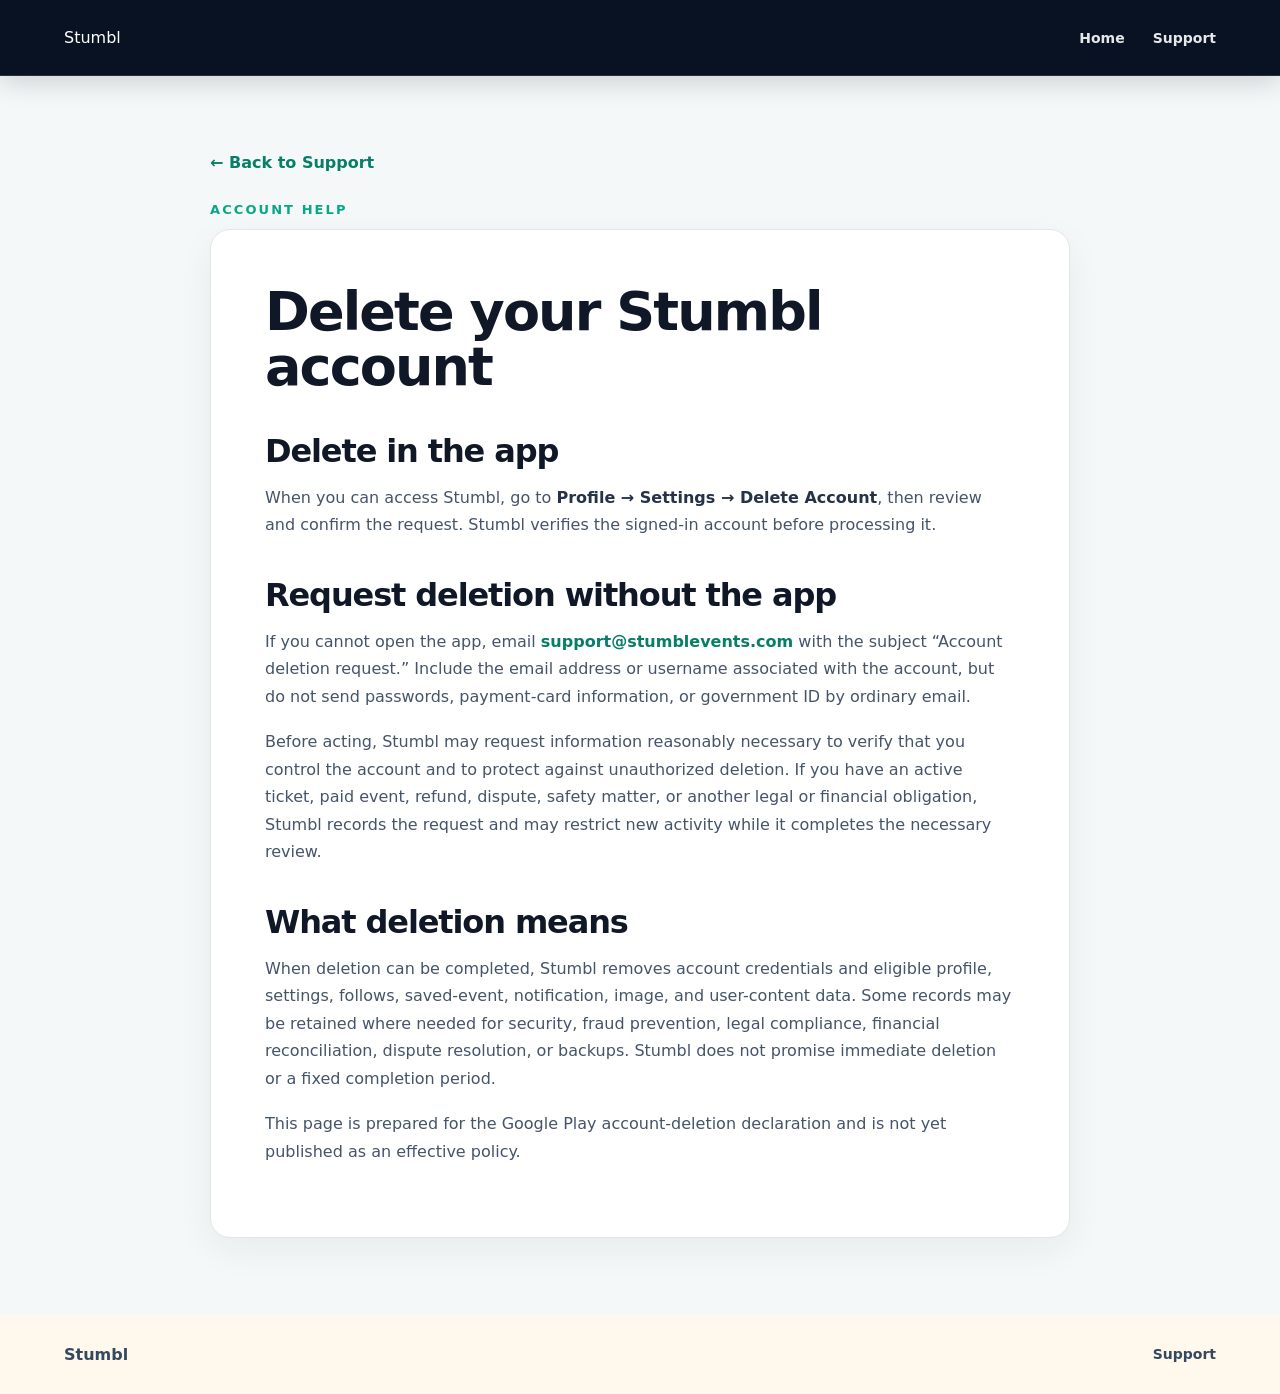
==== delete-account/index.html @ e6aaf71e "Publish account deletion page" ====
<!doctype html>
<html lang="en"><head><meta charset="utf-8" /><meta name="viewport" content="width=device-width, initial-scale=1" /><title>Delete your Stumbl account | Stumbl Events</title><meta name="description" content="Instructions for requesting deletion of a Stumbl account." /><link rel="stylesheet" href="/styles.css" /><link rel="stylesheet" href="/legal/legal.css" /></head>
<body class="legal-page"><header class="site-header inner-header"><a class="brand" href="/" aria-label="Stumbl home">Stumbl</a><nav aria-label="Main navigation"><a href="/">Home</a><a href="/support/">Support</a></nav></header><main><div class="legal-shell"><a class="back-to-support" href="/support/">← Back to Support</a><p class="eyebrow">Account help</p><article class="legal-document"><h1>Delete your Stumbl account</h1><h2>Delete in the app</h2><p>When you can access Stumbl, go to <strong>Profile → Settings → Delete Account</strong>, then review and confirm the request. Stumbl verifies the signed-in account before processing it.</p><h2>Request deletion without the app</h2><p>If you cannot open the app, email <a data-support-email href="mailto:support@stumblevents.com">support@stumblevents.com</a> with the subject “Account deletion request.” Include the email address or username associated with the account, but do not send passwords, payment-card information, or government ID by ordinary email.</p><p>Before acting, Stumbl may request information reasonably necessary to verify that you control the account and to protect against unauthorized deletion. If you have an active ticket, paid event, refund, dispute, safety matter, or another legal or financial obligation, Stumbl records the request and may restrict new activity while it completes the necessary review.</p><h2>What deletion means</h2><p>When deletion can be completed, Stumbl removes account credentials and eligible profile, settings, follows, saved-event, notification, image, and user-content data. Some records may be retained where needed for security, fraud prevention, legal compliance, financial reconciliation, dispute resolution, or backups. Stumbl does not promise immediate deletion or a fixed completion period.</p><p>This page is prepared for the Google Play account-deletion declaration and is not yet published as an effective policy.</p></article></div></main><footer><div class="footer-copy"><span>Stumbl</span></div><nav aria-label="Footer links"><a href="/support/">Support</a></nav></footer><script src="/legal/business-contact.js"></script><script>const c=window.STUMBL_BUSINESS_CONTACT;document.querySelectorAll('[data-support-email]').forEach(a=>{a.href=`mailto:${c.supportEmail}`;a.textContent=c.supportEmail;});</script></body></html>
---- styles.css ----
:root {
  --ink: #102235;
  --muted: #5f6b7a;
  --paper: #fff7e8;
  --paper-strong: #fffdf6;
  --teal: #16746f;
  --teal-soft: #d9f0ec;
  --gold: #f5a11a;
  --rose: #e6547f;
  --blue: #2f80ed;
  --line: rgba(16, 34, 53, 0.12);
  --shadow: 0 24px 70px rgba(16, 34, 53, 0.18);
}

* {
  box-sizing: border-box;
}

html {
  scroll-behavior: smooth;
}

body {
  margin: 0;
  font-family: Inter, ui-sans-serif, system-ui, -apple-system, BlinkMacSystemFont, "Segoe UI", sans-serif;
  color: var(--ink);
  background: #f7ecdc;
}

body::before {
  content: "";
  position: fixed;
  inset: 0;
  z-index: -2;
  background-image:
    linear-gradient(
      180deg,
      rgba(255, 247, 232, 0.08),
      rgba(255, 247, 232, 0.34)
    ),
    url("assets/181C2F4B-1D1E-4964-94B7-0D2818F91464.png");
  background-size: cover;
  background-position: center top;
  background-repeat: no-repeat;
}

body::after {
  content: "";
  position: fixed;
  inset: 0;
  z-index: -1;
  background: rgba(255, 250, 239, 0.18);
  pointer-events: none;
}

a {
  color: inherit;
  text-decoration: none;
}

.site-header {
  position: sticky;
  top: 0;
  z-index: 20;
  display: flex;
  align-items: center;
  justify-content: space-between;
  gap: 24px;
  padding: 1px clamp(18px, 4vw, 48px);
  background: rgba(16, 34, 53, 0.94);
  border-bottom: 1px solid rgba(255, 255, 255, 0.10);
  backdrop-filter: blur(18px);
  color: #fff7e8;
}

.brand {
  display: inline-flex;
  align-items: center;
  flex: 0 0 auto;
  line-height: 0;
}

.brand img {
  width: clamp(100px, 30vw, 120px);
  max-width: 100%;
  height: auto;
  object-fit: contain;
}

nav {
  display: flex;
  align-items: center;
  gap: clamp(12px, 3vw, 28px);
  color: #fce7b2;
  font-weight: 800;
  font-size: 14px;
}

.site-header nav a {
  text-decoration: underline;
  text-decoration-color: transparent;
  text-decoration-thickness: 3px;
  text-underline-offset: 7px;
}

.site-header nav a[aria-current="page"] {
  color: #ffffff;
  text-decoration-color: var(--gold);
}

@media (min-width: 621px) {
  .brand img { width: clamp(120px, 8vw, 130px); }
}

main {
  overflow: hidden;
}

.hero {
  min-height: 92vh;
  display: grid;
  grid-template-columns: minmax(0, 1fr) minmax(320px, 0.9fr);
  align-items: center;
  gap: clamp(28px, 6vw, 80px);
  padding: clamp(48px, 8vw, 100px) clamp(20px, 5vw, 72px) 64px;
}

.hero-copy {
  max-width: 700px;
}

.eyebrow {
  margin: 0 0 12px;
  color: var(--teal);
  font-size: 13px;
  font-weight: 950;
  letter-spacing: 0;
  text-transform: uppercase;
}

h1,
h2,
h3,
p {
  margin-top: 0;
}

h1 {
  font-size: clamp(46px, 8vw, 92px);
  line-height: 0.96;
  margin-bottom: 22px;
  max-width: 820px;
}

h2 {
  font-size: clamp(32px, 5vw, 58px);
  line-height: 1.02;
  margin-bottom: 18px;
}

h3 {
  font-size: 22px;
  margin-bottom: 10px;
}

.hero-text {
  max-width: 630px;
  color: #34495e;
  font-size: clamp(17px, 2vw, 21px);
  line-height: 1.55;
  margin-bottom: 28px;
}

.signup-form {
  width: min(100%, 560px);
  padding: 16px;
  border: 1px solid rgba(22, 116, 111, 0.18);
  border-radius: 22px;
  background: rgba(255, 253, 246, 0.86);
  box-shadow: var(--shadow);
}

.signup-form label {
  display: block;
  font-weight: 950;
  margin-bottom: 10px;
}

.email-row {
  display: flex;
  gap: 10px;
}

input,
textarea,
button {
  font: inherit;
}

input,
textarea {
  width: 100%;
  border: 1px solid rgba(16, 34, 53, 0.16);
  border-radius: 15px;
  background: #ffffff;
  color: var(--ink);
  outline: none;
}

input {
  min-height: 52px;
  padding: 0 15px;
}

textarea {
  min-height: 118px;
  resize: vertical;
  padding: 14px;
  margin-top: 10px;
}

button {
  border: 0;
  border-radius: 15px;
  background: var(--teal);
  color: #ffffff;
  font-weight: 950;
  padding: 0 22px;
  cursor: pointer;
  white-space: nowrap;
}

.form-note {
  color: var(--muted);
  font-size: 13px;
  margin: 10px 2px 0;
}

.form-note:empty {
  display: none;
}

.form-note.is-error {
  color: #a23b32;
}

.hero-visual {
  min-height: 620px;
  position: relative;
}

.phone {
  width: min(82vw, 330px);
  height: 660px;
  border-radius: 42px;
  padding: 14px;
  background: #102235;
  box-shadow: 0 30px 90px rgba(16, 34, 53, 0.28);
}

.phone-main {
  position: absolute;
  right: clamp(10px, 5vw, 80px);
  top: 0;
  transform: rotate(4deg);
}

.phone-screen {
  height: 100%;
  border-radius: 31px;
  padding: 22px;
  overflow: hidden;
  background-size: cover;
  background-position: center;
}

.home-screen {
  background-image:
    linear-gradient(180deg, rgba(16, 34, 53, 0.1), rgba(16, 34, 53, 0.38)),
    url("assets/bg-home-light.png");
}

.app-top {
  display: flex;
  justify-content: space-between;
  color: #ffffff;
  font-weight: 950;
  font-size: 24px;
  margin-bottom: 28px;
}

.dot {
  width: 14px;
  height: 14px;
  border-radius: 50%;
  background: var(--gold);
  margin-top: 8px;
}

.search-pill {
  background: rgba(255, 253, 246, 0.92);
  color: #6b7280;
  border-radius: 18px;
  padding: 15px;
  margin-bottom: 22px;
  font-weight: 800;
}

.event-card {
  border-radius: 20px;
  padding: 16px;
  color: #ffffff;
  margin-bottom: 14px;
  box-shadow: 0 18px 40px rgba(16, 34, 53, 0.18);
}

.event-card strong,
.event-card small {
  display: block;
}

.event-card small {
  opacity: 0.86;
  margin-top: 6px;
  line-height: 1.35;
}

.warm {
  background: #e75d3b;
}

.green {
  background: var(--teal);
}

.tab-row {
  position: absolute;
  left: 38px;
  right: 38px;
  bottom: 38px;
  display: flex;
  justify-content: space-around;
  padding: 16px;
  border-radius: 24px;
  background: rgba(255, 253, 246, 0.94);
}

.tab-row span {
  width: 28px;
  height: 8px;
  border-radius: 99px;
  background: rgba(22, 116, 111, 0.25);
}

.floating-card {
  position: absolute;
  width: 220px;
  padding: 18px;
  border-radius: 20px;
  background: rgba(255, 253, 246, 0.92);
  box-shadow: var(--shadow);
  border: 1px solid rgba(16, 34, 53, 0.1);
}

.floating-card strong,
.floating-card span {
  display: block;
}

.floating-card span {
  color: var(--muted);
  margin-top: 5px;
  line-height: 1.35;
}

.float-one {
  left: 0;
  top: 110px;
}

.float-two {
  right: 0;
  bottom: 110px;
}

.feature-section,
.category-section,
.beta-section {
  padding: clamp(56px, 8vw, 104px) clamp(20px, 5vw, 72px);
}

.section-heading {
  max-width: 900px;
  margin-bottom: 34px;
}

.page-showcase {
  display: grid;
  gap: 28px;
}

.page-card {
  display: grid;
  grid-template-columns: minmax(220px, 340px) minmax(0, 1fr);
  align-items: center;
  gap: clamp(22px, 5vw, 64px);
  border-radius: 26px;
  background: rgba(255, 253, 246, 0.88);
  border: 1px solid var(--line);
  padding: clamp(18px, 4vw, 34px);
  box-shadow: 0 18px 50px rgba(16, 34, 53, 0.12);
}

.page-card:nth-child(even) {
  grid-template-columns: minmax(0, 1fr) minmax(220px, 340px);
}

.page-card:nth-child(even) .mini-phone {
  order: 2;
}

.page-copy {
  max-width: 620px;
  width: 100%;
  justify-self: center;
  text-align: center;
}

.page-copy h3 {
  font-size: clamp(28px, 4vw, 44px);
  margin-bottom: 14px;
}

.page-copy p {
  color: var(--muted);
  font-size: clamp(17px, 2vw, 20px);
  line-height: 1.55;
  margin-bottom: 0;
}

.mini-phone {
  height: 430px;
  width: min(100%, 260px);
  border: 10px solid #102235;
  border-radius: 34px;
  margin: 0 auto;
  padding: 18px;
  overflow: hidden;
  background-size: cover;
  background-position: center;
}

.home-mini {
  background-image:
    linear-gradient(rgba(16, 34, 53, 0.1), rgba(16, 34, 53, 0.32)),
    url("assets/bg-home-light.png");
}

.map-mini {
  background: linear-gradient(135deg, #bce4dc, #f3e4bb);
  position: relative;
}

.create-mini {
  background-image:
    linear-gradient(rgba(255, 253, 246, 0.35), rgba(255, 253, 246, 0.7)),
    url("assets/bg-create-light.png");
}

.calendar-mini {
  background-image:
    linear-gradient(rgba(255, 253, 246, 0.25), rgba(255, 253, 246, 0.7)),
    url("assets/bg-calendar-light.png");
}

.profile-mini {
  background-image:
    linear-gradient(rgba(16, 34, 53, 0.1), rgba(16, 34, 53, 0.25)),
    url("assets/bg-profile-light.png");
}

.mini-header {
  display: inline-block;
  color: #ffffff;
  font-weight: 950;
  background: rgba(16, 34, 53, 0.3);
  border-radius: 99px;
  padding: 8px 12px;
  margin-bottom: 16px;
}

.mini-line,
.mini-input,
.mini-button,
.mini-event {
  border-radius: 14px;
  background: rgba(255, 253, 246, 0.9);
}

.mini-line {
  height: 18px;
  width: 62%;
  margin-bottom: 14px;
}

.mini-line.wide {
  width: 92%;
}

.mini-chip-row {
  display: flex;
  gap: 8px;
  margin-bottom: 18px;
}

.mini-chip-row span {
  width: 54px;
  height: 26px;
  border-radius: 99px;
  background: var(--gold);
}

.mini-event {
  height: 58px;
  margin-bottom: 12px;
}

.mini-event.short {
  width: 72%;
}

.map-pin {
  position: absolute;
  width: 42px;
  height: 42px;
  border-radius: 50%;
  display: grid;
  place-items: center;
  background: var(--teal);
  color: white;
  border: 4px solid white;
  font-weight: 950;
}

.map-pin.one {
  left: 34px;
  top: 94px;
}

.map-pin.two {
  right: 42px;
  top: 142px;
}

.map-pin.three {
  left: 92px;
  bottom: 58px;
}

.mini-input {
  height: 44px;
  margin-bottom: 14px;
}

.mini-input.half {
  width: 70%;
}

.mini-button {
  height: 50px;
  background: var(--teal);
  margin-top: 28px;
}

.calendar-grid {
  display: grid;
  grid-template-columns: repeat(4, 1fr);
  gap: 10px;
  margin-top: 35px;
}

.calendar-grid span {
  aspect-ratio: 1;
  border-radius: 14px;
  background: rgba(255, 253, 246, 0.9);
}

.calendar-grid .active {
  background: var(--gold);
}

.avatar {
  width: 76px;
  height: 76px;
  border-radius: 50%;
  background: #ffffff;
  margin: 38px auto 20px;
}

.mini-recs {
  display: flex;
  gap: 10px;
}

.mini-recs span {
  flex: 1;
  height: 54px;
  border-radius: 15px;
  background: rgba(255, 253, 246, 0.9);
}

.category-section {
  display: grid;
  grid-template-columns: minmax(0, 0.75fr) minmax(340px, 1.25fr);
  gap: clamp(28px, 6vw, 78px);
  align-items: start;
}

.category-copy p {
  color: #34495e;
  line-height: 1.6;
  font-size: 18px;
}

.category-panel,
.release-card {
  border-radius: 30px;
  background: rgba(255, 253, 246, 0.9);
  border: 1px solid var(--line);
  box-shadow: var(--shadow);
  padding: clamp(18px, 4vw, 30px);
}

.category-panel::before {
  content: "Category";
  display: block;
  margin: 0 0 10px;
  color: var(--ink);
  font-size: 20px;
  font-weight: 950;
}

.category-tabs {
  display: flex;
  gap: 10px;
  flex-wrap: wrap;
  margin-bottom: 22px;
  padding-bottom: 22px;
  border-bottom: 1px solid var(--line);
}

.category-tabs button,
.category-tab-row button {
  min-height: 42px;
  border: 0;
  border-radius: 15px;
  background: var(--teal-soft);
  color: var(--teal);
  padding: 0 14px;
  font: inherit;
  font-weight: 950;
  cursor: pointer;
  white-space: nowrap;
  transition:
    transform 0.15s ease,
    background 0.15s ease,
    color 0.15s ease,
    box-shadow 0.15s ease;
}

.category-tabs button:hover,
.category-tabs button.active,
.category-tab-row button:hover,
.category-tab-row button.active {
  transform: translateY(-1px);
  background: var(--gold);
  color: #ffffff;
  box-shadow: 0 10px 24px rgba(16, 34, 53, 0.12);
}

.category-details {
  padding: 0;
  border-radius: 0;
  background: transparent;
  border: none;
  margin-bottom: 18px;
}

.category-details h3 {
  display: none;
}

.subcategory-list {
  display: block;
}

.category-tab-section {
  margin-top: 20px;
}

.category-tab-section:first-child {
  margin-top: 0;
}

.category-tab-label {
  margin: 0 0 10px;
  color: var(--ink);
  font-size: 20px;
  font-weight: 950;
}

.category-tab-row {
  display: flex;
  flex-wrap: wrap;
  gap: 10px;
}

.category-tab-row button.has-children::after {
  content: "  ›";
  font-weight: 950;
}

.selected-category-note {
  margin: 18px 0 0;
  color: var(--muted);
  font-size: 14px;
  font-weight: 850;
}

.suggestion-box {
  display: block;
  font-weight: 950;
}

.beta-section {
  display: grid;
  place-items: center;
}

.release-card {
  max-width: 780px;
  text-align: center;
}

.release-card .signup-form {
  margin: 24px auto 0;
  text-align: left;
  box-shadow: none;
}

footer {
  display: flex;
  justify-content: space-between;
  gap: 16px;
  padding: 30px clamp(20px, 5vw, 72px);
  color: #34495e;
  font-weight: 900;
  background: rgba(255, 247, 232, 0.8);
}

@media (max-width: 1120px) {
  .page-card,
  .page-card:nth-child(even) {
    grid-template-columns: minmax(210px, 280px) minmax(0, 1fr);
  }

  .page-card:nth-child(even) .mini-phone {
    order: 0;
  }
}

@media (max-width: 860px) {
  .site-header {
    position: relative;
    align-items: center;
    flex-direction: row;
  }

  .hero,
  .category-section {
    grid-template-columns: 1fr;
  }

  .page-card,
  .page-card:nth-child(even) {
    grid-template-columns: 1fr;
    text-align: left;
  }

  .page-card:nth-child(even) .mini-phone {
    order: 0;
  }

  .hero-visual {
    min-height: 560px;
  }

  .phone-main {
    left: 50%;
    right: auto;
    transform: translateX(-50%) rotate(3deg);
  }

  .float-one,
  .float-two {
    display: none;
  }
}

@media (max-width: 620px) {
  nav {
    width: 100%;
    justify-content: space-between;
  }

  .email-row {
    flex-direction: column;
  }

  button {
    min-height: 52px;
  }

  .page-showcase {
    grid-template-columns: 1fr;
  }

  .phone {
    width: min(82vw, 300px);
    height: 600px;
  }

  footer {
    flex-direction: column;
  }
}

.hero-text,
.category-copy p:not(.eyebrow),
.about-copy p,
.story-copy p,
.about-section p {
  display: inline;
  background: rgba(255, 253, 246, 0.58);
  box-decoration-break: clone;
  -webkit-box-decoration-break: clone;
  padding: 0.08em 0.22em;
  border-radius: 0.28em;
  line-height: 1.75;
  text-shadow:
    0 1px 0 rgba(255, 255, 255, 0.7),
    0 0 12px rgba(255, 253, 246, 0.85);
}

.hero-text {
  display: inline-block;
  margin-bottom: 28px;
}

.category-copy p:not(.eyebrow) {
  display: inline-block;
}

.about-copy p,
.story-copy p,
.about-section p {
  display: inline-block;
  margin-bottom: 1.25rem;
}

a:focus-visible,
button:focus-visible,
input:focus-visible,
textarea:focus-visible {
  outline: 3px solid var(--gold);
  outline-offset: 3px;
}

.footer-copy {
  display: flex;
  gap: 16px;
  flex-wrap: wrap;
}

footer nav {
  color: #34495e;
}

.support-hero {
  min-height: 72vh;
  display: grid;
  grid-template-columns: minmax(0, 1fr) minmax(320px, 520px);
  align-items: center;
  gap: clamp(28px, 6vw, 78px);
  padding: clamp(56px, 8vw, 112px) clamp(20px, 5vw, 72px) clamp(44px, 7vw, 84px);
}

.support-hero-copy {
  max-width: 760px;
}

.support-card {
  border-radius: 30px;
  background: rgba(255, 253, 246, 0.92);
  border: 1px solid var(--line);
  box-shadow: var(--shadow);
  padding: clamp(22px, 4vw, 34px);
}

.support-card h2 {
  font-size: clamp(30px, 4vw, 48px);
}

.support-card p {
  color: #34495e;
  font-size: 18px;
  line-height: 1.6;
}

.support-email {
  display: inline-flex;
  margin: 6px 0 18px;
  color: var(--teal);
  font-weight: 950;
  text-decoration: underline;
  text-underline-offset: 4px;
}

.response-note {
  font-weight: 850;
}

.support-button {
  display: inline-flex;
  align-items: center;
  justify-content: center;
  min-height: 52px;
  border-radius: 15px;
  background: var(--teal);
  color: #ffffff;
  font-weight: 950;
  padding: 0 22px;
  box-shadow: 0 16px 36px rgba(22, 116, 111, 0.22);
}

.secondary-button {
  background: var(--ink);
}

.faq-section,
.partnership-section {
  padding: clamp(48px, 7vw, 96px) clamp(20px, 5vw, 72px);
}

.faq-list {
  display: grid;
  gap: 14px;
  max-width: 980px;
}

.faq-item {
  border-radius: 22px;
  background: rgba(255, 253, 246, 0.92);
  border: 1px solid var(--line);
  box-shadow: 0 14px 36px rgba(16, 34, 53, 0.09);
  overflow: hidden;
}

.faq-question {
  width: 100%;
  min-height: 66px;
  display: flex;
  align-items: center;
  justify-content: space-between;
  gap: 18px;
  border-radius: 0;
  background: transparent;
  color: var(--ink);
  text-align: left;
  padding: 18px 22px;
}

.faq-question span:first-child {
  white-space: normal;
}

.faq-icon {
  flex: 0 0 auto;
  width: 32px;
  height: 32px;
  display: grid;
  place-items: center;
  border-radius: 50%;
  background: var(--teal-soft);
  color: var(--teal);
}

.faq-answer {
  padding: 0 22px 22px;
}

.faq-answer p {
  max-width: 820px;
  color: #34495e;
  line-height: 1.65;
  margin: 0;
}

.faq-answer a {
  color: var(--teal);
  font-weight: 900;
  text-decoration: underline;
  text-underline-offset: 3px;
}

.partnership-card {
  max-width: 860px;
}

.legal-note {
  padding: 0 clamp(20px, 5vw, 72px) clamp(48px, 7vw, 96px);
  color: var(--muted);
  font-size: 14px;
  font-weight: 850;
}

@media (max-width: 860px) {
  .support-hero {
    grid-template-columns: 1fr;
  }
}

@media (max-width: 620px) {
  .site-header {
    flex-wrap: wrap;
  }

  .site-header nav {
    width: 100%;
    justify-content: flex-start;
    flex-wrap: wrap;
  }

  .support-card,
  .faq-question,
  .faq-answer {
    padding-left: 18px;
    padding-right: 18px;
  }

  .support-button {
    width: 100%;
  }
}

/* Homepage redesign: keep the supporting pages on the shared base styles above. */
.landing-page {
  background: #fff;
  color: #101827;
}

.landing-page::before,
.landing-page::after {
  display: none;
}

.landing-header {
  position: absolute;
  inset: 0 0 auto;
  min-height: 76px;
  padding: 12px clamp(20px, 5vw, 76px);
  background: linear-gradient(180deg, rgba(3, 12, 28, .72), rgba(3, 12, 28, 0));
  border: 0;
  backdrop-filter: none;
}

.landing-header nav {
  color: #fff;
  font-weight: 750;
}

.landing-header nav a[aria-current="page"] {
  text-decoration-color: #f6a51b;
}

.landing-hero {
  min-height: min(820px, 100svh);
  display: flex;
  align-items: center;
  padding: clamp(140px, 17vw, 220px) clamp(20px, 7vw, 120px) clamp(70px, 9vw, 112px);
  color: #fff;
  background-image: linear-gradient(90deg, rgba(2, 10, 25, .88) 0%, rgba(3, 12, 28, .56) 42%, rgba(3, 12, 28, .12) 80%), linear-gradient(0deg, rgba(2, 10, 25, .38), transparent 45%), url("assets/stumbl-hero-city.png");
  background-size: cover;
  background-position: center;
  border-bottom: 8px solid #fff;
}

.hero-content {
  max-width: 790px;
  text-shadow: 0 3px 20px rgba(0, 0, 0, .5);
}

.hero-content h1 {
  max-width: 780px;
  margin: 0 0 24px;
  color: #fff;
  font-size: clamp(46px, 6.2vw, 86px);
  font-weight: 900;
  line-height: .98;
  letter-spacing: -.065em;
}

.hero-content h1 span {
  background: linear-gradient(90deg, #22d6a9, #f6a51b);
  -webkit-background-clip: text;
  background-clip: text;
  color: transparent;
}

.hero-content > p {
  max-width: 620px;
  margin: 0 0 32px;
  color: #fff;
  font-size: clamp(18px, 2vw, 23px);
  font-weight: 600;
  line-height: 1.45;
}

.beta-button {
  display: inline-flex;
  align-items: center;
  gap: 12px;
  min-height: 54px;
  padding: 0 23px;
  border: 1px solid rgba(255,255,255,.45);
  border-radius: 12px;
  background: rgba(9, 18, 34, .74);
  color: #fff;
  box-shadow: 0 15px 35px rgba(0,0,0,.2);
  font-weight: 850;
  text-shadow: none;
  transition: transform .2s ease, background .2s ease;
}

.beta-button:hover { transform: translateY(-2px); background: rgba(22, 116, 111, .88); }
.beta-button span { font-size: 22px; }

.feature-showcase,
.download-section {
  width: min(1240px, 100%);
  margin: 0 auto;
  padding: clamp(72px, 10vw, 150px) clamp(22px, 6vw, 82px);
}

.feature-showcase {
  display: grid;
  grid-template-columns: minmax(0, .9fr) minmax(310px, .75fr);
  align-items: center;
  gap: clamp(52px, 10vw, 144px);
  min-height: 790px;
  background: #fff;
}

.feature-copy { max-width: 570px; }
.feature-kicker {
  margin: 0 0 14px;
  font-size: 13px;
  font-weight: 900;
  letter-spacing: .16em;
  text-transform: uppercase;
}

.feature-copy h2,
.download-section h2 {
  margin: 0 0 22px;
  color: #101827;
  font-size: clamp(40px, 5vw, 65px);
  font-weight: 900;
  line-height: 1;
  letter-spacing: -.055em;
}

.feature-copy > p:last-child,
.download-section > div > p:last-child {
  margin: 0;
  color: #596579;
  font-size: clamp(17px, 1.7vw, 20px);
  line-height: 1.62;
}

.phone-figure {
  position: relative;
  display: grid;
  place-items: center;
  width: 100%;
  margin: 0;
}

.phone-figure .accent-orb {
  position: absolute;
  width: min(46vw, 520px);
  aspect-ratio: 1;
  border-radius: 50%;
  opacity: .72;
}

.phone-figure img {
  position: relative;
  z-index: 1;
  display: block;
  width: min(100%, 340px);
  height: auto;
  border: 10px solid #0b1120;
  border-radius: 43px;
  box-shadow: 0 32px 65px rgba(16, 24, 39, .24), inset 0 0 0 1px rgba(255,255,255,.16);
}

.green-feature .feature-kicker { color: #08a886; }
.green-feature .accent-orb { background: #c7f5e7; }
.orange-feature .feature-kicker { color: #ef9217; }
.orange-feature .accent-orb { background: #ffe6b8; }
.pink-feature .feature-kicker { color: #dc4b93; }
.pink-feature .accent-orb { background: #ffd4e8; }

.feature-reversed { grid-template-columns: minmax(310px, .75fr) minmax(0, .9fr); }
.feature-reversed .feature-copy { justify-self: end; }

.download-section {
  display: grid;
  grid-template-columns: minmax(0, 1fr) minmax(360px, .85fr);
  align-items: center;
  gap: clamp(35px, 7vw, 92px);
  border-top: 1px solid #edf0f4;
  background: linear-gradient(135deg, #f8fffd, #fff9ef);
}

.download-section .feature-kicker { color: #08a886; }
.landing-signup {
  width: 100%;
  padding: 0;
  border: 0;
  border-radius: 0;
  background: transparent;
  box-shadow: none;
}

.landing-signup label { color: #101827; }
.landing-signup button { min-height: 52px; background: #0c9176; }
.landing-signup input { background: #fff; }

.landing-footer {
  display: flex;
  justify-content: space-between;
  gap: 24px;
  padding: 30px clamp(22px, 6vw, 82px);
  background: #101827;
  color: rgba(255,255,255,.75);
}
.landing-footer .footer-copy span:first-child { color: #fff; font-weight: 900; }
.landing-footer nav { color: #fff; font-size: 14px; }

@media (max-width: 760px) {
  .landing-header { min-height: 64px; padding: 8px 18px; }
  .landing-header .brand img { width: 105px; }
  .landing-header nav { gap: 14px; font-size: 12px; }
  .landing-header nav a { text-underline-offset: 5px; }
  .landing-hero { min-height: 690px; align-items: flex-end; padding: 125px 22px 68px; background-position: 57% center; }
  .hero-content h1 { font-size: clamp(43px, 12vw, 60px); letter-spacing: -.06em; }
  .hero-content > p { font-size: 18px; }
  .feature-showcase, .feature-reversed { grid-template-columns: 1fr; min-height: 0; gap: 45px; padding-top: 80px; padding-bottom: 80px; }
  .feature-reversed .phone-figure { order: 2; }
  .feature-reversed .feature-copy { justify-self: start; }
  .feature-copy { max-width: 620px; }
  .phone-figure .accent-orb { width: min(82vw, 430px); }
  .phone-figure img { width: min(78vw, 330px); border-radius: 38px; border-width: 8px; }
  .download-section { grid-template-columns: 1fr; padding-top: 75px; padding-bottom: 75px; }
  .landing-footer { flex-direction: column; }
}

@media (max-width: 430px) {
  .landing-header nav { gap: 10px; font-size: 11px; }
  .landing-header .brand img { width: 90px; }
  .email-row { flex-direction: column; }
  .landing-signup button { min-height: 52px; }
}

/* Shared dark navigation for pages outside the homepage hero. */
.inner-header {
  position: sticky;
  top: 0;
  min-height: 76px;
  padding: 12px clamp(20px, 5vw, 76px);
  background: #081223;
  border-bottom: 1px solid rgba(255, 255, 255, .12);
  box-shadow: 0 8px 24px rgba(3, 10, 25, .14);
  color: #fff;
}

.inner-header nav {
  color: rgba(255, 255, 255, .9);
  font-weight: 750;
}

.inner-header nav a {
  transition: color .2s ease, text-decoration-color .2s ease;
}

.inner-header nav a:hover,
.inner-header nav a:focus-visible {
  color: #fff;
}

.inner-header nav a[aria-current="page"] {
  color: #fff;
  text-decoration-color: #f6a51b;
}

@media (max-width: 620px) {
  .inner-header {
    min-height: 64px;
    flex-wrap: nowrap;
    padding: 8px 18px;
  }

  .inner-header .brand img { width: 96px; }

  .inner-header nav {
    width: auto;
    flex-wrap: nowrap;
    gap: clamp(8px, 2.5vw, 14px);
    font-size: clamp(10px, 2.8vw, 12px);
    white-space: nowrap;
  }

  .inner-header nav a { text-underline-offset: 5px; }
}
---- legal/legal.css ----
.legal-page { background: #fff; color: #101827; }
.legal-page::before, .legal-page::after { display: none; }
.legal-page main { background: #f5f8f8; padding: clamp(42px, 6vw, 82px) 22px; }
.legal-shell { width: min(860px, 100%); margin: 0 auto; }
.legal-page .eyebrow { margin: 30px 0 12px; color: #08a886; font-size: 13px; font-weight: 900; letter-spacing: .16em; text-transform: uppercase; }
.back-to-support { display: inline-flex; color: #087d68; font-weight: 800; text-decoration: none; }
.back-to-support:hover, .back-to-support:focus-visible { text-decoration: underline; text-underline-offset: 4px; }
.legal-document { padding: clamp(26px, 5vw, 54px); border: 1px solid #e1e8e7; border-radius: 20px; background: #fff; box-shadow: 0 12px 36px rgba(16, 34, 57, .06); }
.legal-document h1, .legal-document h2, .legal-document h3 { color: #101827; font-weight: 900; letter-spacing: -.035em; }
.legal-document h1 { margin: 0 0 20px; font-size: clamp(36px, 5vw, 54px); line-height: 1.03; }
.legal-document h2 { margin: 38px 0 14px; font-size: clamp(25px, 3vw, 32px); line-height: 1.15; }
.legal-document h3 { margin: 30px 0 12px; font-size: 21px; }
.legal-document p, .legal-document li { color: #465469; font-size: 16px; line-height: 1.72; }
.legal-document p { margin: 0 0 18px; }
.legal-document ul, .legal-document ol { margin: 0 0 20px; padding-left: 25px; }
.legal-document li + li { margin-top: 8px; }
.legal-document strong { color: #263247; }
.legal-document a { color: #087d68; font-weight: 750; text-underline-offset: 3px; }
.legal-document code { padding: 1px 4px; border-radius: 4px; background: #eaf3f1; font-size: .9em; }
@media (max-width: 620px) { .legal-page main { padding-inline: 14px; } .legal-document { padding: 25px 20px; border-radius: 14px; } .legal-document p, .legal-document li { font-size: 15px; } }
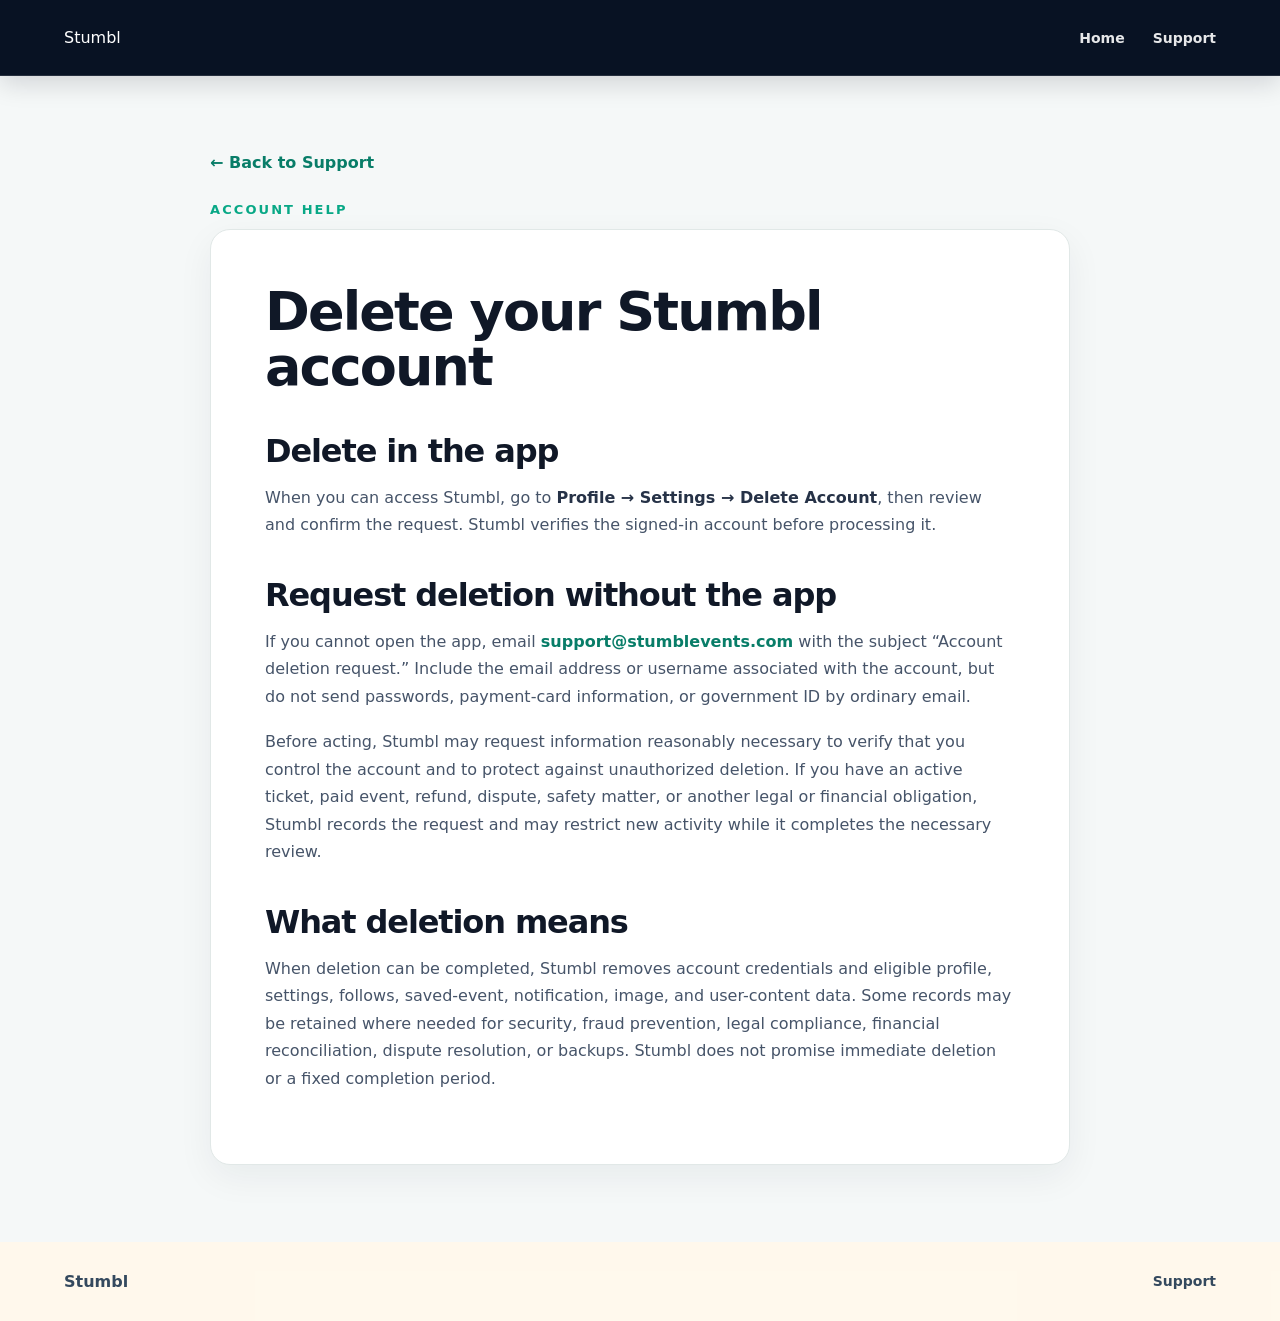
==== commit c10a907e: "Remove outdated deletion page draft notice" ====
--- a/delete-account/index.html
+++ b/delete-account/index.html
@@ -1,3 +1,3 @@
 <!doctype html>
 <html lang="en"><head><meta charset="utf-8" /><meta name="viewport" content="width=device-width, initial-scale=1" /><title>Delete your Stumbl account | Stumbl Events</title><meta name="description" content="Instructions for requesting deletion of a Stumbl account." /><link rel="stylesheet" href="/styles.css" /><link rel="stylesheet" href="/legal/legal.css" /></head>
-<body class="legal-page"><header class="site-header inner-header"><a class="brand" href="/" aria-label="Stumbl home">Stumbl</a><nav aria-label="Main navigation"><a href="/">Home</a><a href="/support/">Support</a></nav></header><main><div class="legal-shell"><a class="back-to-support" href="/support/">← Back to Support</a><p class="eyebrow">Account help</p><article class="legal-document"><h1>Delete your Stumbl account</h1><h2>Delete in the app</h2><p>When you can access Stumbl, go to <strong>Profile → Settings → Delete Account</strong>, then review and confirm the request. Stumbl verifies the signed-in account before processing it.</p><h2>Request deletion without the app</h2><p>If you cannot open the app, email <a data-support-email href="mailto:support@stumblevents.com">support@stumblevents.com</a> with the subject “Account deletion request.” Include the email address or username associated with the account, but do not send passwords, payment-card information, or government ID by ordinary email.</p><p>Before acting, Stumbl may request information reasonably necessary to verify that you control the account and to protect against unauthorized deletion. If you have an active ticket, paid event, refund, dispute, safety matter, or another legal or financial obligation, Stumbl records the request and may restrict new activity while it completes the necessary review.</p><h2>What deletion means</h2><p>When deletion can be completed, Stumbl removes account credentials and eligible profile, settings, follows, saved-event, notification, image, and user-content data. Some records may be retained where needed for security, fraud prevention, legal compliance, financial reconciliation, dispute resolution, or backups. Stumbl does not promise immediate deletion or a fixed completion period.</p><p>This page is prepared for the Google Play account-deletion declaration and is not yet published as an effective policy.</p></article></div></main><footer><div class="footer-copy"><span>Stumbl</span></div><nav aria-label="Footer links"><a href="/support/">Support</a></nav></footer><script src="/legal/business-contact.js"></script><script>const c=window.STUMBL_BUSINESS_CONTACT;document.querySelectorAll('[data-support-email]').forEach(a=>{a.href=`mailto:${c.supportEmail}`;a.textContent=c.supportEmail;});</script></body></html>
+<body class="legal-page"><header class="site-header inner-header"><a class="brand" href="/" aria-label="Stumbl home">Stumbl</a><nav aria-label="Main navigation"><a href="/">Home</a><a href="/support/">Support</a></nav></header><main><div class="legal-shell"><a class="back-to-support" href="/support/">← Back to Support</a><p class="eyebrow">Account help</p><article class="legal-document"><h1>Delete your Stumbl account</h1><h2>Delete in the app</h2><p>When you can access Stumbl, go to <strong>Profile → Settings → Delete Account</strong>, then review and confirm the request. Stumbl verifies the signed-in account before processing it.</p><h2>Request deletion without the app</h2><p>If you cannot open the app, email <a data-support-email href="mailto:support@stumblevents.com">support@stumblevents.com</a> with the subject “Account deletion request.” Include the email address or username associated with the account, but do not send passwords, payment-card information, or government ID by ordinary email.</p><p>Before acting, Stumbl may request information reasonably necessary to verify that you control the account and to protect against unauthorized deletion. If you have an active ticket, paid event, refund, dispute, safety matter, or another legal or financial obligation, Stumbl records the request and may restrict new activity while it completes the necessary review.</p><h2>What deletion means</h2><p>When deletion can be completed, Stumbl removes account credentials and eligible profile, settings, follows, saved-event, notification, image, and user-content data. Some records may be retained where needed for security, fraud prevention, legal compliance, financial reconciliation, dispute resolution, or backups. Stumbl does not promise immediate deletion or a fixed completion period.</p></article></div></main><footer><div class="footer-copy"><span>Stumbl</span></div><nav aria-label="Footer links"><a href="/support/">Support</a></nav></footer><script src="/legal/business-contact.js"></script><script>const c=window.STUMBL_BUSINESS_CONTACT;document.querySelectorAll('[data-support-email]').forEach(a=>{a.href=`mailto:${c.supportEmail}`;a.textContent=c.supportEmail;});</script></body></html>
